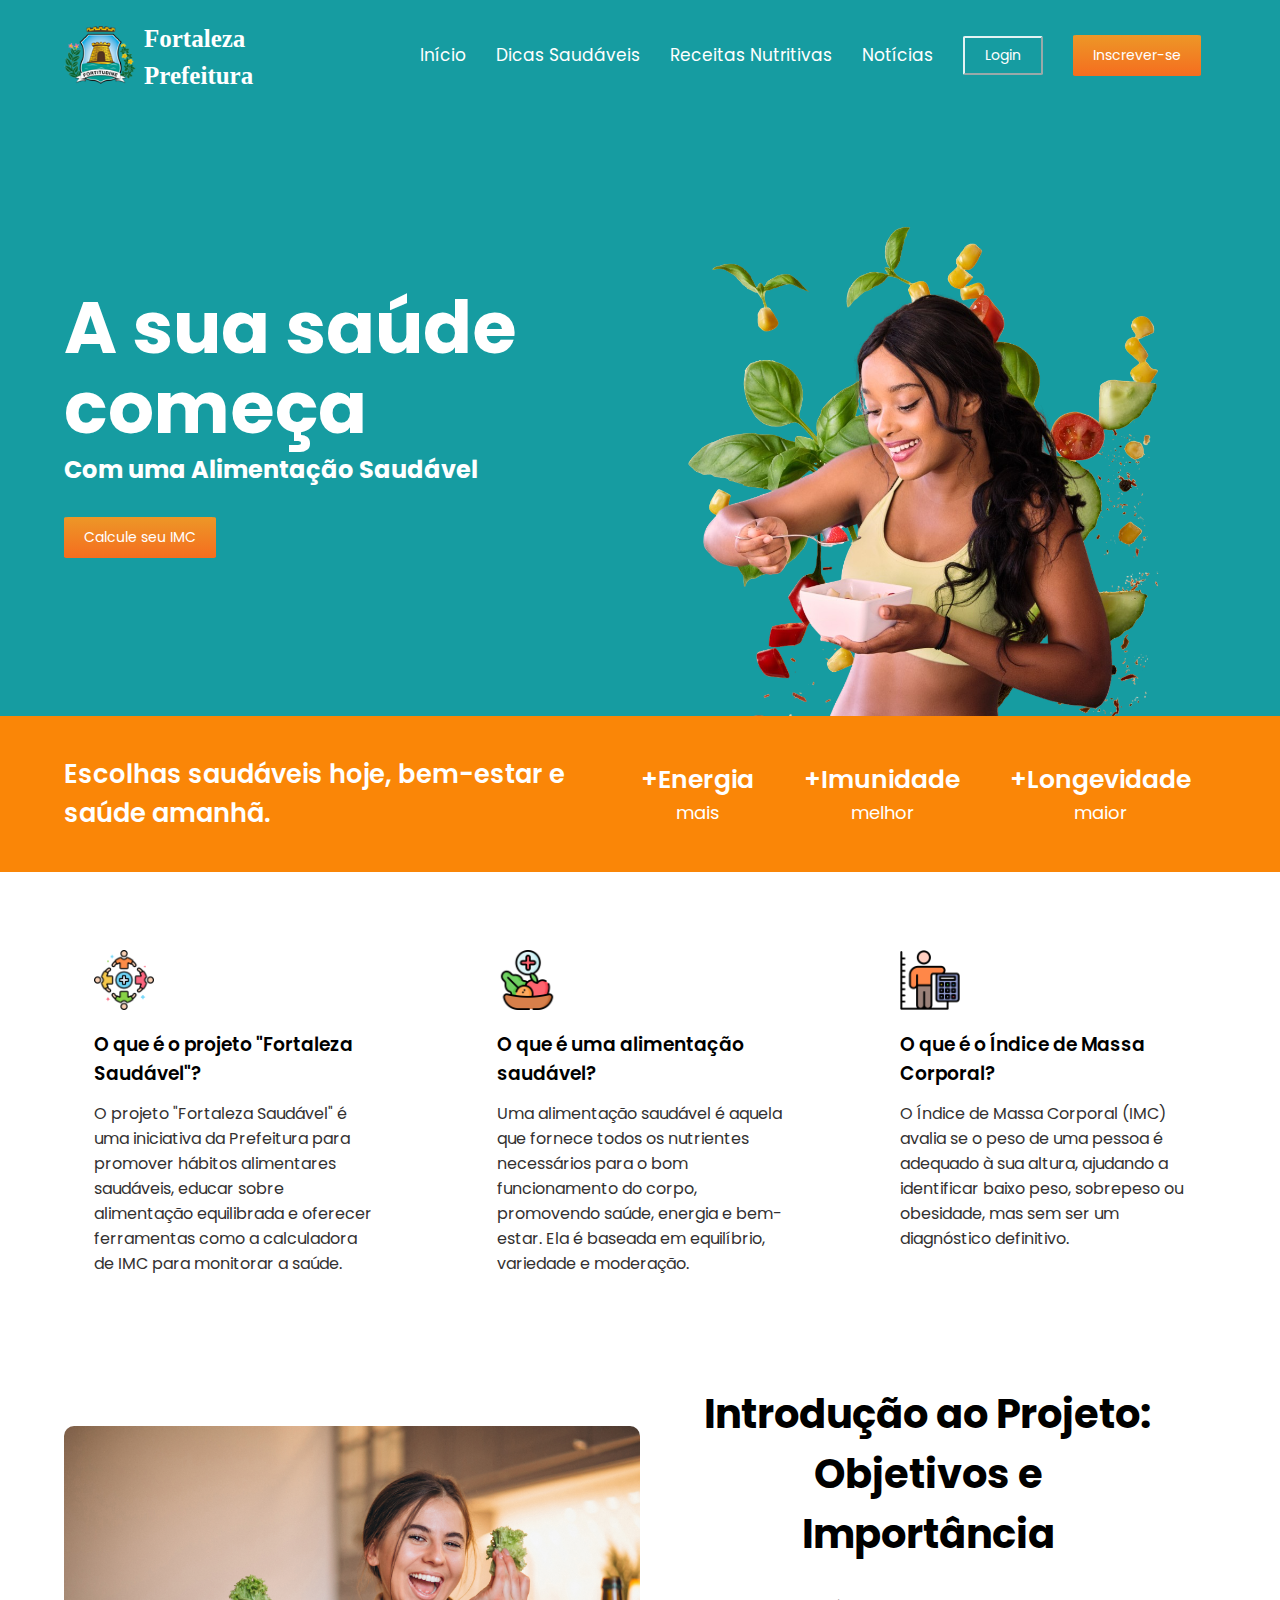
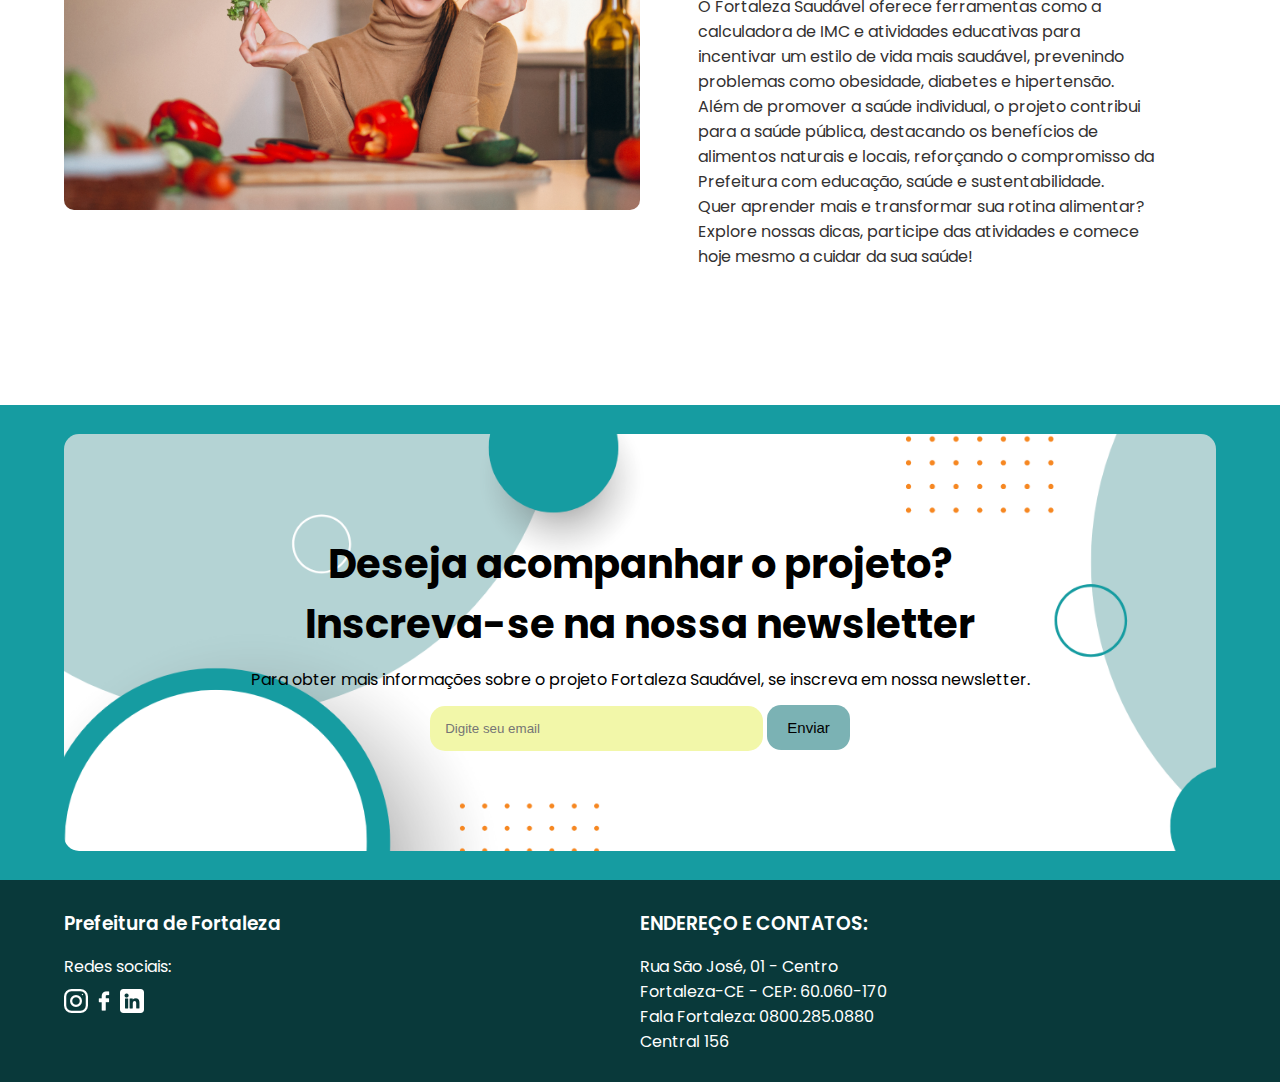
==== index.html @ 1b9665a3 "lançamento do projeto Fortaleza Saudável" ====
<!DOCTYPE html>
<html lang="pt-br">
<head>
    <meta charset="UTF-8">
    <meta name="viewport" content="width=device-width, initial-scale=1.0">
    <link rel="stylesheet" href="css/style.css">
    <title>Fortaleza Saudável</title>
</head>
<body>
    <!--Inicio background verde-->
    <div class="background-verde">
        <!--Inicio header-->
        <header>
        <!--Inicio container-->
            <div class="container">
                <nav>
                    <div class="logo-header">
                        <img class="logo-principal" src="img/logo-prefeitura-fortaleza.png">
                        <h1 class="text-logo"><a href="index.html">
                            Fortaleza <br> Prefeitura
                        </a></h1>
                    </div>
                    <ul class="ul-header">
                        <li><a href="index.html">Início</a></li>
                        <li><a href="dicas_saudáveis.html">Dicas Saudáveis</a></li>
                        <li><a href="receitas_nutritivas.html">Receitas Nutritivas</a></li>
                        <li><a href="sobre.html">Notícias</a></li>
                        <li><a href="Login.html"><button class="btn-cadastro">Login</button></a></li>
                        <li><a href="cadastro.html"><button class="btn-gradiente">Inscrever-se</button></a></li>
                        <!--<li><a href="">Ainda não está cadastrado?</a></li-->
                    </ul>
                    <div class="icone-menu">
                        <img src="img/icone-menu.png" alt="icone de menu">
                    </div>
                </nav>
            </div>
            <!--fim container-->
        </header>
        <!--fim header-->
        <!--Início da main-->
        <main>
            <!--Início container-->
            <div class="container">
                <!--Início main text-->
                <div class="main-text">
                <!--fim main text-->
                    <h1>A sua saúde começa</h1>
                    <h2>Com uma Alimentação Saudável</h2>
                    <div>
                        <button class="btn-gradiente"><a href="calculadora_IMC.html">Calcule seu IMC</a></button>
                    </div>
                </div>
                <!--fim main text-->
                <!--Início main img-->
                <div class="main-img">
                    <img src="img//capa-main.png" alt="verificação da saúde"> 
                </div>
                <!--fim main img-->
            </div>
            <!--fim container-->
        </main>
    </div>
    <!--fim background verde-->
    <!--Início de benefícios-->
    <section class="beneficios">
        <!--Inicio container-->
        <div class="container">
            <div class="beneficios-text">
                Escolhas saudáveis hoje, bem-estar e saúde amanhã.
            </div>
            <div class="beneficios-resumidos">
                <p>
                    <span>+Energia</span> <br>
                    mais
                </p>
                <p>
                    <span>+Imunidade</span> <br>
                    melhor
                </p>
                <p>
                    <span>+Longevidade</span> <br>
                    maior
                </p>
            </div>
        </div>
        <!--fim container-->
    </section>
    <!--Fim de benefícios-->
    <!--Inicio dúvidas-->
    <section class="duvidas">
        <div class="container">
            <div class="card">
                <img src="img/icone-projeto-saude.png" alt="Projeto saúde">
                <h3 class="titulo"> O que é o projeto "Fortaleza Saudável"?</h3>
                <p>
                    O projeto "Fortaleza Saudável" é uma iniciativa da Prefeitura para promover 
                    hábitos alimentares saudáveis, educar sobre alimentação equilibrada e oferecer 
                    ferramentas como a calculadora de IMC para monitorar a saúde.
                </p>
            </div>

            <div class="card">
                <img src="img/icone-alimentação-saudavel.png" alt="Alimentação saudável">
                <h3 class="titulo">O que é uma alimentação saudável?</h3>
                <p>
                    Uma alimentação saudável é aquela que fornece todos os nutrientes necessários 
                    para o bom funcionamento do corpo, promovendo saúde, energia e bem-estar. Ela é 
                    baseada em equilíbrio, variedade e moderação.
                </p>
            </div>

            <div class="card">
                <img src="img/icone-IMC.png" alt="Índice de Massa Corporal">
                <h3 class="titulo">O que é o Índice de Massa Corporal?</h3>
                <p>
                    O Índice de Massa Corporal (IMC) avalia se o peso de uma pessoa é adequado 
                    à sua altura, ajudando a identificar baixo peso, sobrepeso ou obesidade, mas 
                    sem ser um diagnóstico definitivo.
                </p>
            </div>
        </div>
    </section>
    <!--fim dúvidas-->
    <!--Início objetivos e importância-->
    <section class="importancia-objetivos">
        <div class="container">
            <div class="img-objetivos">
                <img src="img/img-objetivos.jpg" alt="Mulher com alimentação saudável">
            </div>
            <div class="text-objetivos">
                <h2 class="titulo-obj">Introdução ao Projeto: Objetivos e Importância</h2>
                <p class="p-objetivo">
                    O Fortaleza Saudável oferece ferramentas como a calculadora de IMC e atividades educativas
                    para incentivar um estilo de vida mais saudável, prevenindo problemas como obesidade, diabetes
                    e hipertensão. Além de promover a saúde individual, o projeto contribui para a saúde pública,
                    destacando os benefícios de alimentos naturais e locais, reforçando o compromisso da Prefeitura
                    com educação, saúde e sustentabilidade.
                    <br>
                    Quer aprender mais e transformar sua rotina alimentar? Explore nossas dicas, participe das atividades e comece hoje mesmo a cuidar da sua saúde!
                </p>
            </div>
        </div>
    </section>
    <section class="newsletter">
        <div class="container">
            <div class="box-newsletter">
                <h2>Deseja acompanhar o projeto? <br> Inscreva-se  na nossa newsletter</h2>
                <p>Para obter mais informações sobre o projeto Fortaleza Saudável, se inscreva em nossa newsletter.</p>
                <form>
                    <input type="email" placeholder="Digite seu email">
                    <button>Enviar</button>
                </form>
            </div>
        </div>
    </section>
    <!--fim de objetivos e importância-->
    <!--Inicio footer-->
    <footer>
        <div class="container">
            <ul>
                <h3>Prefeitura de Fortaleza</h3>
                <p>Redes sociais:</p>
                <div class="redes-sociais">
                    <a href="https://www.instagram.com/prefeituradefortaleza/"><img src="img/instagram.png"></a>
                    <a href="https://www.facebook.com/PrefeituradeFortaleza"><img src="img/facebook.png"></a>
                    <a href="https://www.linkedin.com/company/prefeitura-municipal-de-fortaleza/?originalSubdomain=br"></a><img src="img/linkedin.png"></a>
                </div>
            </ul>
            <ul>
                <h3>ENDEREÇO E CONTATOS:</h3>
                Rua São José, 01 - Centro<br>
                Fortaleza-CE - CEP: 60.060-170<br>
                Fala Fortaleza: 0800.285.0880<br>
                Central 156
            </ul>
        </div>
    </footer>
    <!--fim do footer-->
    <script src="js/main.js"></script>
</body>
</html>
---- css/style.css ----
@import url('https://fonts.googleapis.com/css2?family=Poppins:wght@200;300;400;500;600;700;800&display=swap');
*{
    margin: 0;
    padding: 0;
    box-sizing: border-box;
    text-decoration: none;
    list-style: none;
    color: white;

}

body{
    font-family: "Poppins", serif;
    
}

:root{
    --azul-aqua: #169ca1;
    --orange: #ff7c37;
    --degrade-btn: linear-gradient(#ed9727, #f56d1f);
    --color-p: #333131;
    --color-p-2: #868585;
}


.text-logo{
    font-family:Georgia, 'Times New Roman', Times, serif;
}

h1 .text-logo{
    font-size: 10px;
}

.background-verde{
    background-color: var(--azul-aqua);
}

/*Classe reutilizável*/
.container{
    max-width: 1440px;
    padding: 0 5%;
    margin: 0 auto;
}

section, footer{
    padding: 1.8rem 0;
}

.btn-gradiente{
    border: none;
    padding: 10px 20px;
    cursor: pointer;
    border-radius: 3%;
    text-align: center;
    background-image: var(--degrade-btn);
    font-family: "Poppins", serif;
    font-size: 14px;
    margin: 10px 0;
}

.btn-cadastro{
    border-color:rgba(255, 255, 255, 0.881) ;
    background-color: var(--azul-aqua);
    color: white;
    padding: 7px 20px;
    cursor: pointer;
    border-radius: 3%;
    font-family: "Poppins", serif;
    font-size: 14px;
}

/*Classes do site*/
nav{
    display: flex;
    justify-content: space-between;
    align-items: center;
    padding: 18px 0;
}

.logo-header{
    display:flex;
    justify-content: space-between;
    align-items: center;
 
}

.logo-header img{
    max-width: 80px;
    max-height: 80px;
    padding-right: 3%;
    
}

.text-logo a{
    font-size: 25px;
    font-weight: bold;

}

.ul-header{
    display: flex;
    align-items: center;
}

.ul-header li{
    margin:0 15px;
    font-size:17px;
}

/*Main*/
main .container{
    display: flex;
    align-items: center;
    justify-content: space-between;
    margin-top: 30px;

}

.main-text {
    width: 50%;
}

.main-text h1{
    font-size: 4.5rem;
    line-height: 1.1;
}

.main-text div{
    text-align: center;
    display: flex;
    margin-top: 20px
    
}

.main-text h2{
    margin-top: 5px;
}

.main-img{
    width: 50%;
    align-items: center;
    text-align: right;

}

.main-img img{
    max-width: 100%;
    height: auto;
    margin: 0 auto;
    display: block;
    padding: 0 auto;
}

/*Ícone de menu*/
.icone-menu{
    display: none;
    z-index:1;
}

/*Section*/
.beneficios{
    background-color: #FA8607;
}

.beneficios .container{
    display: flex;
    align-items: center;
    justify-content: space-between;
    padding: 10px 5%;
}

.beneficios-text{
    font-size: 1.6rem;
    font-weight: 550;
    width: 50%;
}

.beneficios-resumidos{
    display: flex;
    align-items: center;
    justify-content: center;
}

.beneficios-resumidos p{
    text-align: center;
    margin: 0 25px;
    font-size: 18px;
}

.beneficios-resumidos p span{
    font-size:25px;
    font-weight: 550;
}

/*Section duvidas*/
.duvidas .card{
    width: 30%;
    cursor: pointer;
    padding: 30px;
    border-radius: 30px;
    transition:0.3s;
}
.duvidas .card:hover{
    box-shadow: 0px 10px 67px 20px #e6e6fa85;
}
.card h3{
    color: black;
}
.card p{
    color: var(--color-p);
}
.duvidas .container{
    display: flex;
    justify-content: space-between;
    margin: 20px auto;
}
.card img{
    width: 60px;
}
.card .titulo{
    margin: 13px 0;
    font-weight: 550;
}
/*Section importância e objetivos*/
.importancia-objetivos .titulo-obj, .p-objetivo{
    color: black;
}
.importancia-objetivos .container{
    display: flex;
    align-items: center;
}
.img-objetivos{
    width:50%;
}
.img-objetivos img{
    width: 100%;
    border-radius: 10px;
}
.text-objetivos{
    width:50%;
    padding-left: 90px;
    padding: 0 5%;
}
.importancia-objetivos .text-objetivos h2{
    font-size: 2.5em;
}
.importancia-objetivos .text-objetivos p{
    margin: 20px 0;
    color: var(--color-p);
}
/*Section newsletter*/
.newsletter{
    background-color: var(--azul-aqua);
    margin-top: 50px;
}
.box-newsletter{
    text-align: center;
    background-image: url(../img/newsletter.png);
    padding: 100px;
    background-size: cover;
    background-position: center;
    border-radius: 15px;
}
.newsletter .container .box-newsletter h2,
.newsletter .container .box-newsletter p,
.newsletter .container .box-newsletter button{
    color: black;
    text-align: center;
}
.newsletter .container .box-newsletter h2{
    font-size: 2.5rem;
}
.newsletter .box-newsletter p{
    margin: 13px 0;
}
.newsletter .box-newsletter input{
    width: 35%;
    padding: 15px;
    border-radius: 15px;
    border: none;
    outline: none;
    color: #00000098;
    background-color: #f2f7a9;

}
.newsletter .box-newsletter button{
    font-size: 15px;
    border: none;
    outline: none;
    padding: 14px 20px;
    border-radius: 14px;
    cursor: pointer;
    color: white;
    background-color:#7bb2b4
}
/*Inicio do estilo dicas_saudáveis*/
.dicas .card img{
    margin-top: 20px;
}
.dicas h2{
    color:black;
    text-align: center;
    font-size: 2rem;
}
/*Início de Receitas Nutritivas*/
.importancia-objetivos h2{
    color: black;
    font-size: 2rem;
    text-align:center;
    margin-bottom: 30px;
}
.titulo-receita{
    color:black;
}
.img-objetivos{
    margin-bottom: 30px;
}
.importancia-objetivos .p{
    color: black;
    align-items: center;
    margin-bottom: 2%;
}
.importancia-objetivos {
    height: 600px;
}
/*Início de estilo calculadora*/
.calculadora{
    margin: 50px auto; 
    display: flex;
    flex-direction: column;
    background-color: var(--azul-aqua); 
    width: 500px; 
    padding: 20px; 
    text-align: center; 
    align-items: center; 
    border-radius: 15px; 
    box-shadow: 0px 4px 10px rgba(0, 0, 0, 0.1); 
}
.calculadora input {
    width: 80%; 
    padding: 10px; 
    margin-bottom: 20px; 
    border: 1px solid #ccc; 
    border-radius: 5px; 
    font-size: 1rem; 
    outline: none; 
    -moz-appearance: textfield;
    -webkit-appearance: none;
    appearance: none;
    color: black;
}
.calculadora input:focus {
    border-color: var(--orange); 
    box-shadow: 0px 0px 5px rgba(255, 124, 55, 0.5); 
}
.calculadora h2 {
    color: white; 
    margin-bottom: 20px; 
    font-size: 1.5rem; 
}
.btn-imc{
    border: none;
    padding: 10px 20px;
    cursor: pointer;
    border-radius: 3%;
    text-align: center;
    background-image: var(--degrade-btn);
    font-family: "Poppins", serif;
    font-size: 14px;
    margin: 10px 0;
}
.resultado {
    margin-top: 20px;
    font-size: 1.2rem;
    color: black;
    text-align: center;
}
.resultado img{
    align-items: center;
    margin: 10px auto;
    justify-content: center;
    padding-bottom: 20px;
}
#imagem-resultado {
    border-radius: 10px;
}

#mensagem-resultado{
    color: black;
    width: 100%;
    padding: 0 30%;
    padding-bottom: 20px;
}
.resultado p{
    text-align: center;
}
/*Inicio de login e cadastro*/
.page {
    display: flex;
    flex-direction: column;
    align-items: center;
    align-content: center;
    justify-content: center;
    width: 100%;
    height: 100vh;
    background-color: var(--azul-aqua);
}
.page .formLogin .h1-login{
    color: black;
}

.formLogin {
    display: flex;
    flex-direction: column;
    background-color: #fff;
    border-radius: 7px;
    padding: 20px;
    box-shadow: 10px 10px 40px rgba(0, 0, 0, 0.4);
}

.areaLogin img {
    width: 400px;
}

.formLogin h1 {
    padding: 0;
    margin: 0;
    font-weight: 600;
    font-size: 2.5em;
}

.formLogin p {
    display: inline-block;
    font-size: 14px;
    color: #666;
}

.formLogin input {
    padding: 4px;
    font-size: 14px;
    border: 1px solid #ccc;
    margin-bottom: 20px;
    margin-top: 2px;
    border-radius: 4px;
    transition: all linear 160ms;
    outline: none;
}


.formLogin input:focus {
    border: 1px solid #e6e6fa85;
}

.formLogin label {
    font-size: 14px;
    font-weight: 600;
}

.formLogin a {
    display: inline-block;
    margin-bottom: 10px;
    font-size: 13px;
    color: #555;
    transition: all linear 160ms;
}

.formLogin a:hover {
    color: #e6e6fa85;
}

.btn {
    background-image: var(--degrade-btn);
    color: #fff;
    font-size: 14px;
    font-weight: 600;
    border: none !important;
    transition: all linear 160ms;
    cursor: pointer;
    margin: 0 !important;

}

.btn:hover {
    transform: scale(1.05);
    background-color: #e6e6fa85;

}
/*Inicio do footer*/
footer{
    background-color:#09393a
}
footer .container{
    display: flex;
}
footer .container ul{
    width: 50%;
}
footer .container h3{
    margin-bottom: 16px;
    font-weight: 600;
}
.redes-sociais{
    padding: 10px 0 30px;
}
/*responsividade*/
@media (max-width: 960px){
    .icone-menu{
        display: block;
    }
    .ul-header{
        position:fixed;
        width: 100%;
        height: 100%;
        top: 0;
        left: 100%;
        transition: 0.3s;
        flex-direction: column;
        text-align: center;
        justify-content: center;
      
    }
    .ul-header li{
        font-size: 20px;
        margin: 18px 0;
    }
    .ul-header.ativo{
        left: 0;
        background-color: var(--azul-aqua);
        
    }
    main .container{
        flex-direction: column;
    }
    .main-text, .main-img{
        width: 100%;
        text-align: center;
    }
    .main-text h1{
        font-size: 4.5rem;
    }
    .main-img img{
        margin:0;
        padding:0;
    }
    main .container .main-text div{
        justify-content: center;
        align-items: center;
    }
    .beneficios .container{
        flex-direction: column;
    }
    .beneficios-text,
    .beneficios-resumidos{
        width: 100%;
        text-align: center;
    }
    .beneficios-resumidos{
        margin-top: 30px;
    }
    .duvidas .container{
        flex-direction: column;
    }
    .duvidas .card{
        width:100%;
    }
    .importancia-objetivos .container{
        flex-direction: column-reverse;
    }
    .importancia-objetivos .container .img-objetivos{
        width:100%;
    }
    .importancia-objetivos .container .text-objetivos{
        width:100%;
    }
    
    .dicas .card{
        width:100%;
    }

    .img-objetivos img{
        width: 100%;
    }
    .newsletter{
    
        display: none;
    }
    .calculadora {
        margin: 10% 0;
        width: 100%;
        text-align: center;
        justify-content: center;
        display: flex;
        align-items: center; 
    }

@media(max-width: 700px){
    .beneficios-resumidos{
        flex-direction: column;
        
    }
    .beneficios-resumidos p{
        padding-bottom: 15px;
    }
}
}
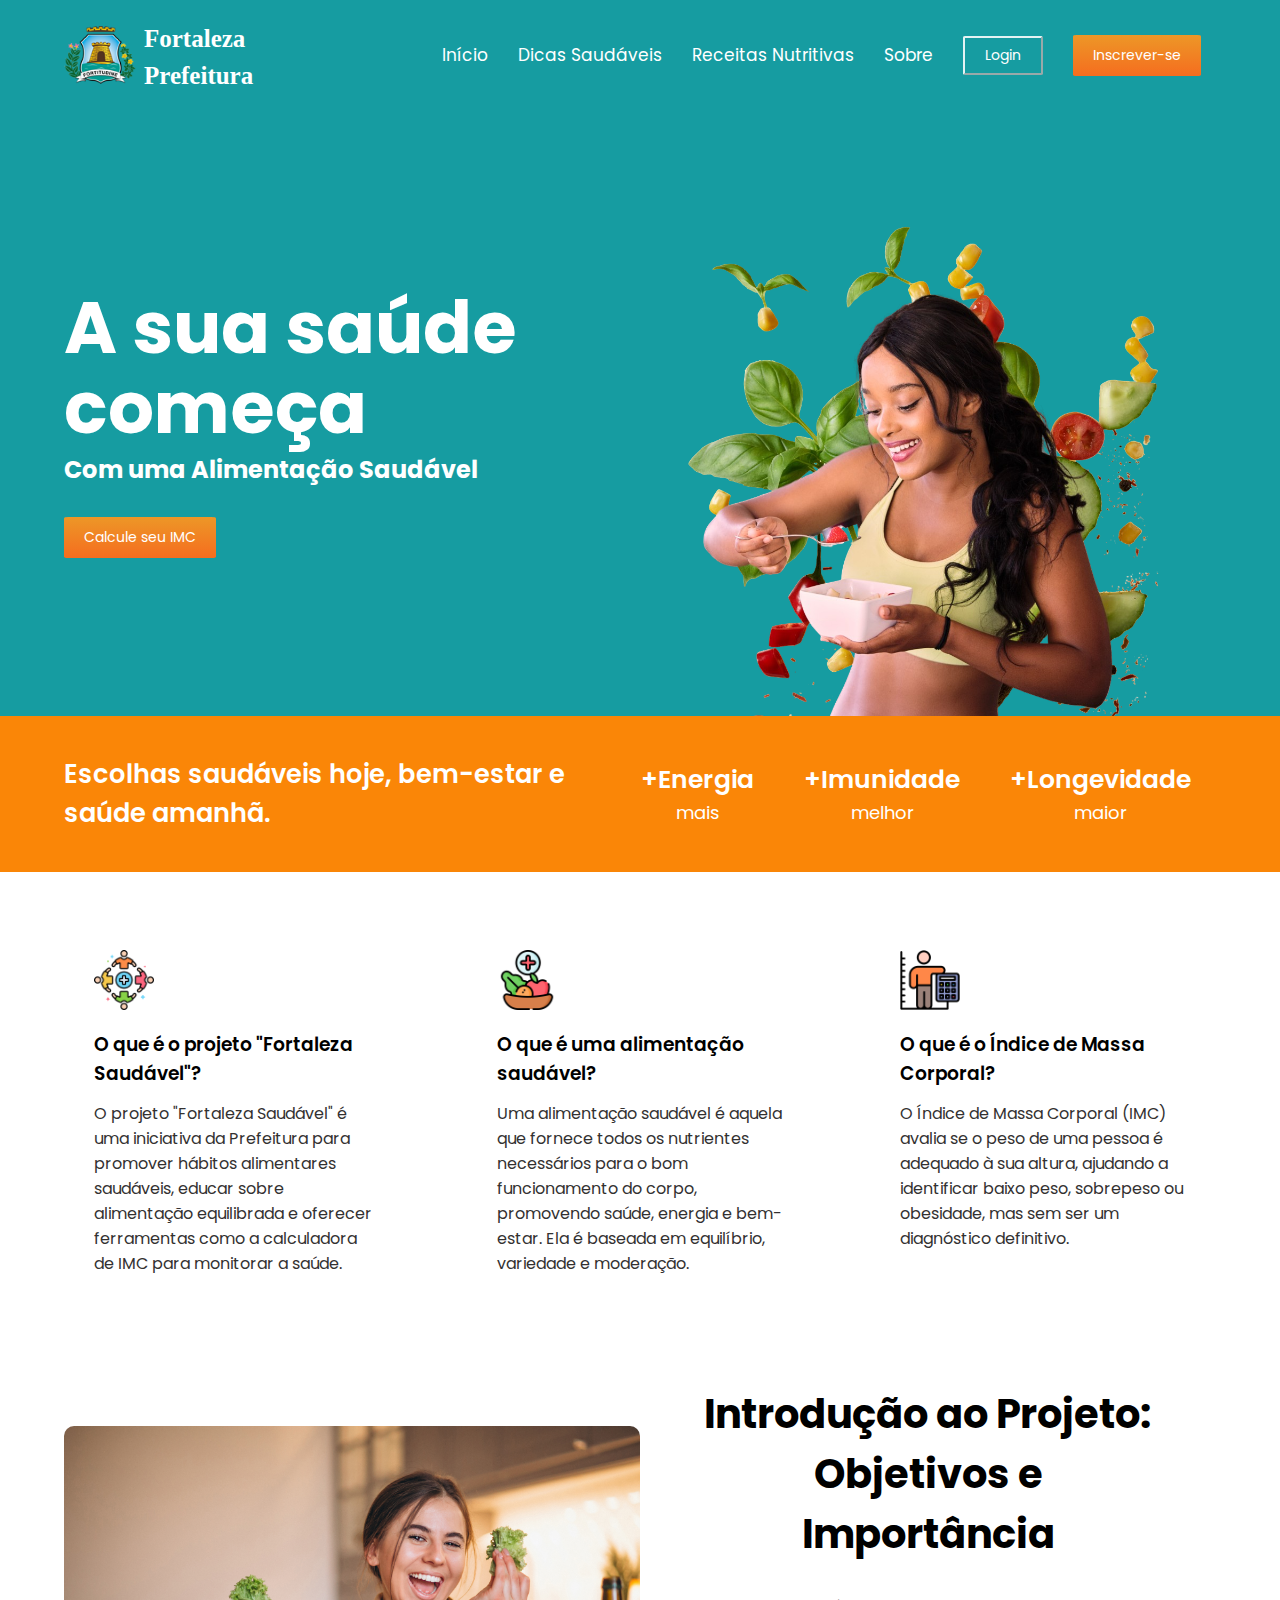
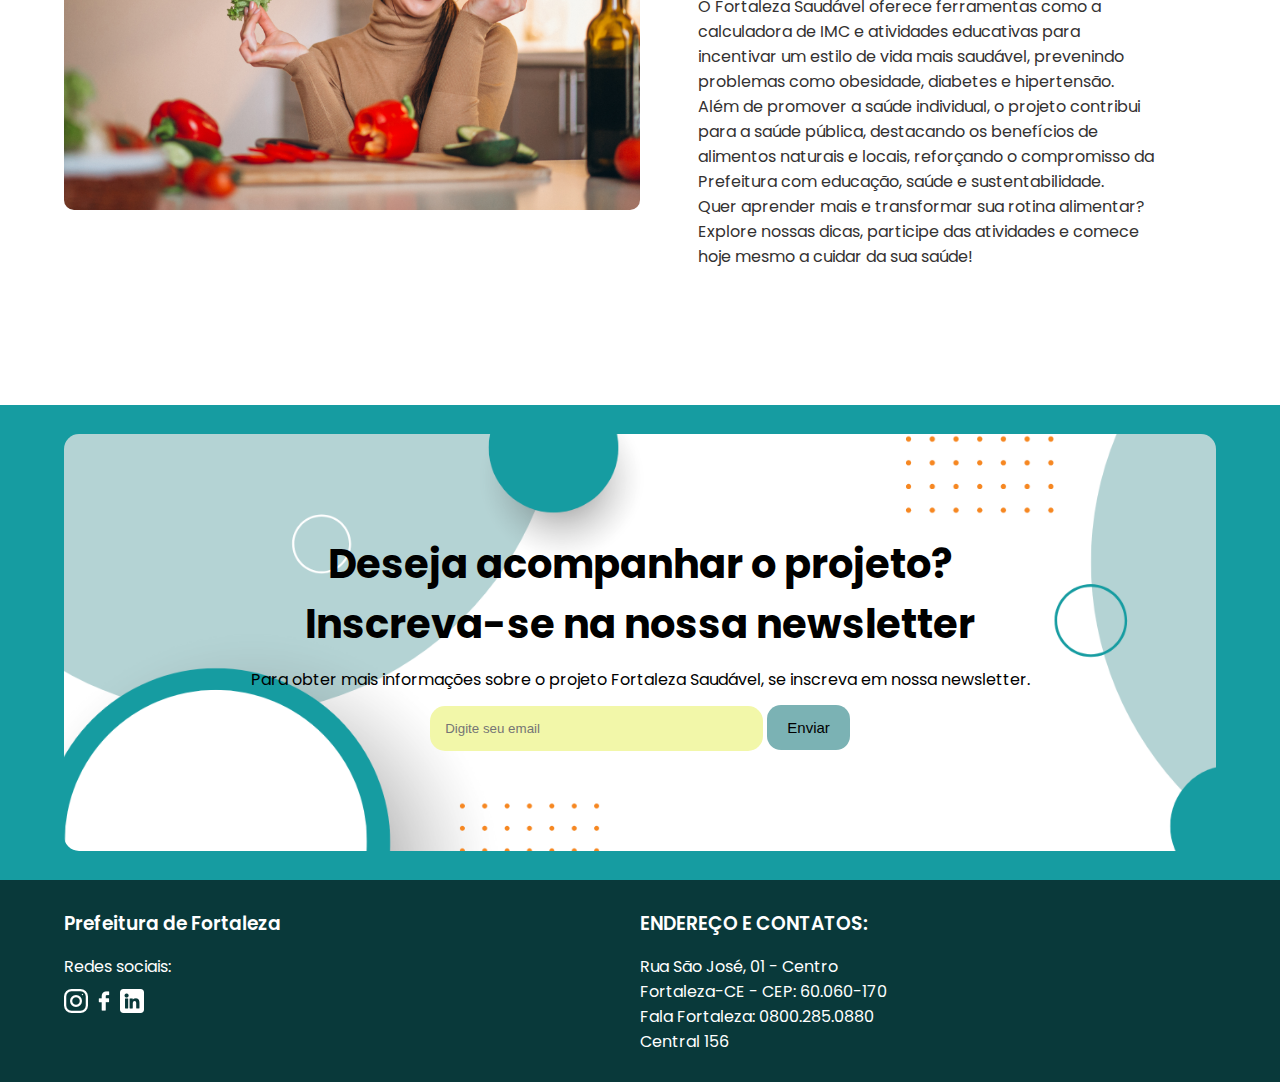
==== commit 14e3e55b: "atualizações nome no nav" ====
--- a/index.html
+++ b/index.html
@@ -24,7 +24,7 @@
                         <li><a href="index.html">Início</a></li>
                         <li><a href="dicas_saudáveis.html">Dicas Saudáveis</a></li>
                         <li><a href="receitas_nutritivas.html">Receitas Nutritivas</a></li>
-                        <li><a href="sobre.html">Notícias</a></li>
+                        <li><a href="sobre.html">Sobre</a></li>
                         <li><a href="Login.html"><button class="btn-cadastro">Login</button></a></li>
                         <li><a href="cadastro.html"><button class="btn-gradiente">Inscrever-se</button></a></li>
                         <!--<li><a href="">Ainda não está cadastrado?</a></li-->
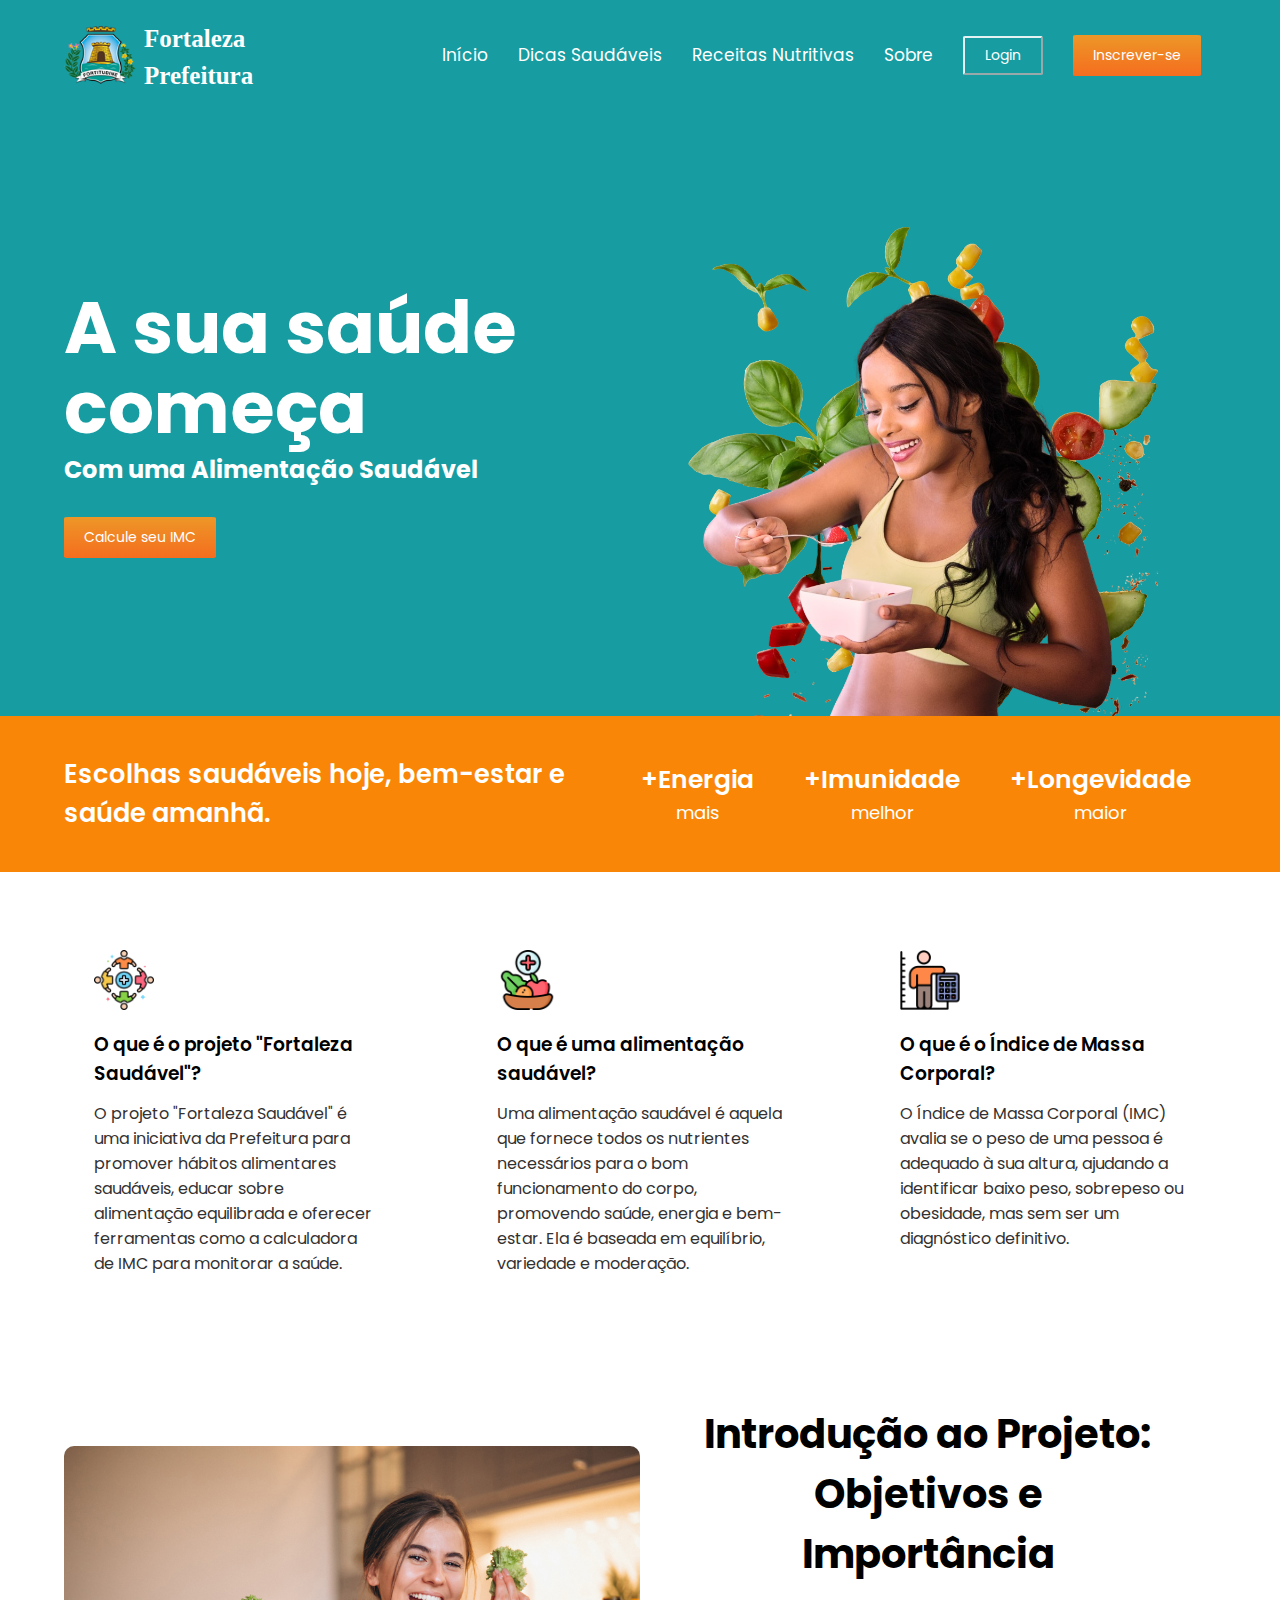
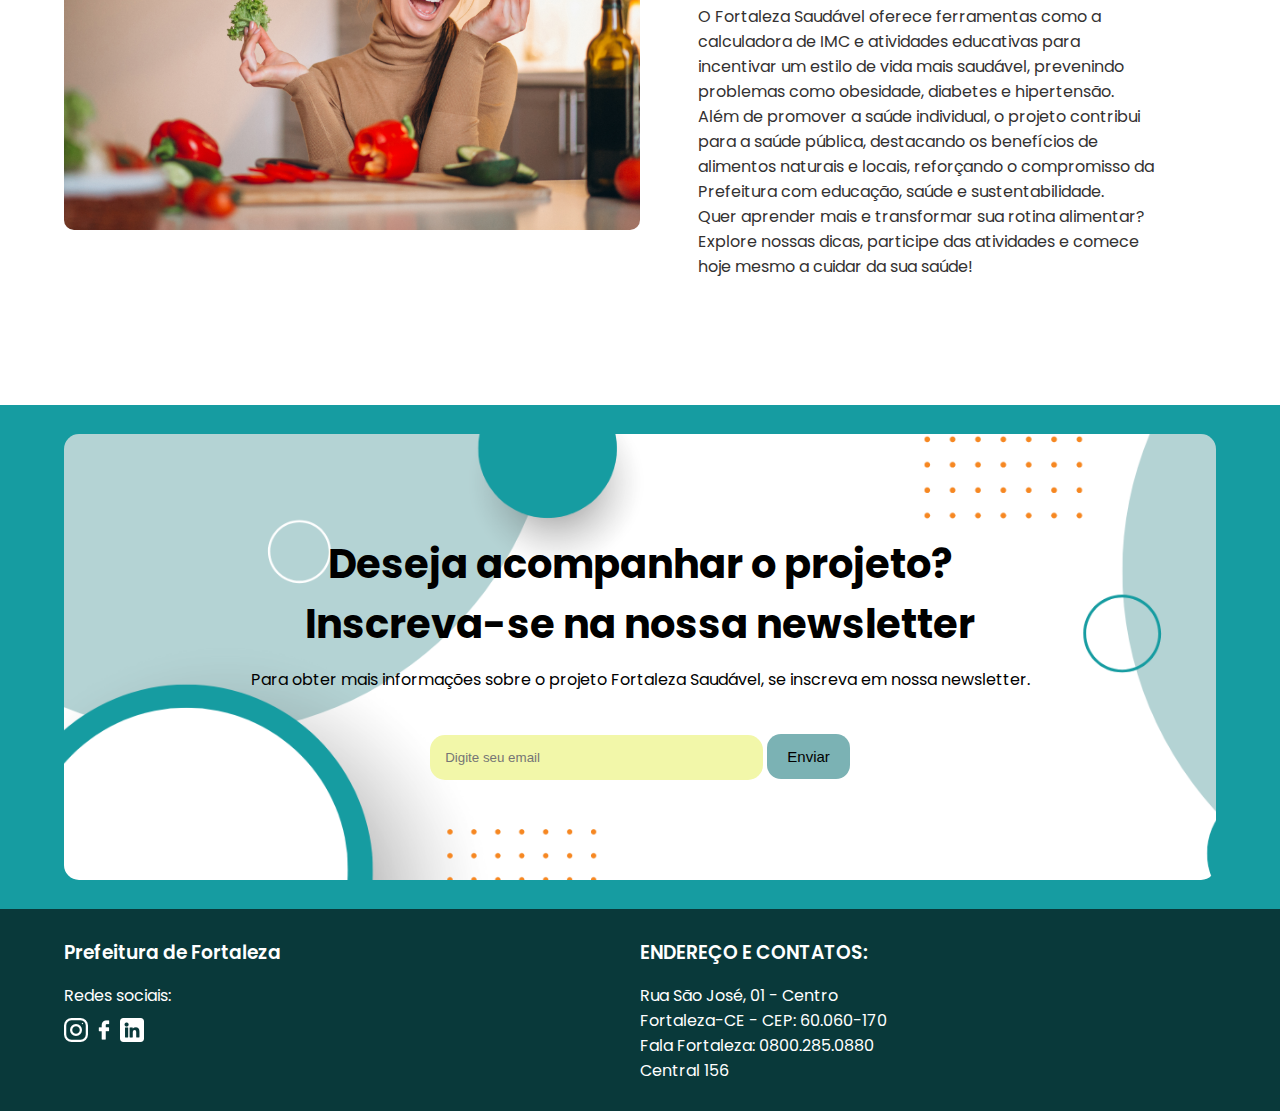
==== commit f2d2ccd3: "atualizações no css" ====
--- a/index.html
+++ b/index.html
@@ -124,7 +124,7 @@
     <!--Início objetivos e importância-->
     <section class="importancia-objetivos">
         <div class="container">
-            <div class="img-objetivos">
+            <div class="image-objetivos">
                 <img src="img/img-objetivos.jpg" alt="Mulher com alimentação saudável">
             </div>
             <div class="text-objetivos">
--- a/css/style.css
+++ b/css/style.css
@@ -229,10 +229,10 @@
     display: flex;
     align-items: center;
 }
-.img-objetivos{
+.img-objetivos, .image-objetivos{
     width:50%;
 }
-.img-objetivos img{
+.img-objetivos img, .image-objetivos img{
     width: 100%;
     border-radius: 10px;
 }
@@ -249,7 +249,7 @@
     color: var(--color-p);
 }
 /*Section newsletter*/
-.newsletter{
+.newsletter, .newsletter-sobre{
     background-color: var(--azul-aqua);
     margin-top: 50px;
 }
@@ -263,19 +263,26 @@
 }
 .newsletter .container .box-newsletter h2,
 .newsletter .container .box-newsletter p,
-.newsletter .container .box-newsletter button{
-    color: black;
-    text-align: center;
-}
-.newsletter .container .box-newsletter h2{
+.newsletter .container .box-newsletter button,
+.newsletter-sobre .container .box-newsletter h2,
+.newsletter-sobre .container .box-newsletter p,
+.newsletter-sobre .container .box-newsletter button{
+    color: black;
+    text-align: center;
+}
+.newsletter .container .box-newsletter h2,
+.newsletter-sobre .container .box-newsletter h2{
     font-size: 2.5rem;
 }
+.newsletter .box-newsletter p,
 .newsletter .box-newsletter p{
     margin: 13px 0;
 }
-.newsletter .box-newsletter input{
+.newsletter .box-newsletter input,
+.newsletter-sobre .box-newsletter input{
     width: 35%;
     padding: 15px;
+    margin-top: 30px;
     border-radius: 15px;
     border: none;
     outline: none;
@@ -283,7 +290,8 @@
     background-color: #f2f7a9;
 
 }
-.newsletter .box-newsletter button{
+.newsletter .box-newsletter button,
+.newsletter-sobre .box-newsletter button{
     font-size: 15px;
     border: none;
     outline: none;
@@ -301,13 +309,14 @@
     color:black;
     text-align: center;
     font-size: 2rem;
+    margin: 20px 0;
 }
 /*Início de Receitas Nutritivas*/
 .importancia-objetivos h2{
     color: black;
     font-size: 2rem;
     text-align:center;
-    margin-bottom: 30px;
+    margin: 20px 0;
 }
 .titulo-receita{
     color:black;
@@ -504,6 +513,18 @@
 }
 /*responsividade*/
 @media (max-width: 960px){
+    h2{
+        font-size: 1.5rem;
+    }
+    .duvidas{
+        margin-top: 0px;
+    }
+    .duvidas .card{
+        padding: 10px;
+    }
+    .importancia-objetivos h2{
+        margin-bottom: 0;
+    }
     .icone-menu{
         display: block;
     }
@@ -568,7 +589,9 @@
     }
     .importancia-objetivos .container .img-objetivos{
         width:100%;
-    }
+       
+    }
+    
     .importancia-objetivos .container .text-objetivos{
         width:100%;
     }
@@ -577,12 +600,46 @@
         width:100%;
     }
 
-    .img-objetivos img{
+    .image-objetivos{
+        display: none;
+    }
+    .newsletter{
+        margin-top: 50%;
         width: 100%;
-    }
-    .newsletter{
-    
-        display: none;
+        text-align: center;
+    }
+    .newsletter-sobre{
+        margin-top: 0;
+        width: 100%;
+        text-align: center;
+    }
+    .newsletter .container .box-newsletter,
+    .newsletter-sobre .container .box-newsletter{
+        width: 100%;
+    }
+    .newsletter .container .box-newsletter h2,
+    .newsletter-sobre .container .box-newsletter h2{
+        font-size: 1rem;
+        text-align: justify;
+        margin-top: 14%;
+    }
+    .newsletter .container .box-newsletter p,
+    .newsletter-sobre .container .box-newsletter p{
+        font-size: 11px;
+        text-align: justify;
+    }
+    .newsletter .box-newsletter input,
+    .newsletter-sobre .box-newsletter input{
+        width: 90%;
+        margin: 10%;
+    }
+    .newsletter .box-newsletter button,
+    .newsletter-sobre .box-newsletter button{
+        margin-top: 10px;
+    }
+    .newsletter .box-newsletter,
+    .newsletter .box-newsletter{
+        padding: 40px;
     }
     .calculadora {
         margin: 10% 0;
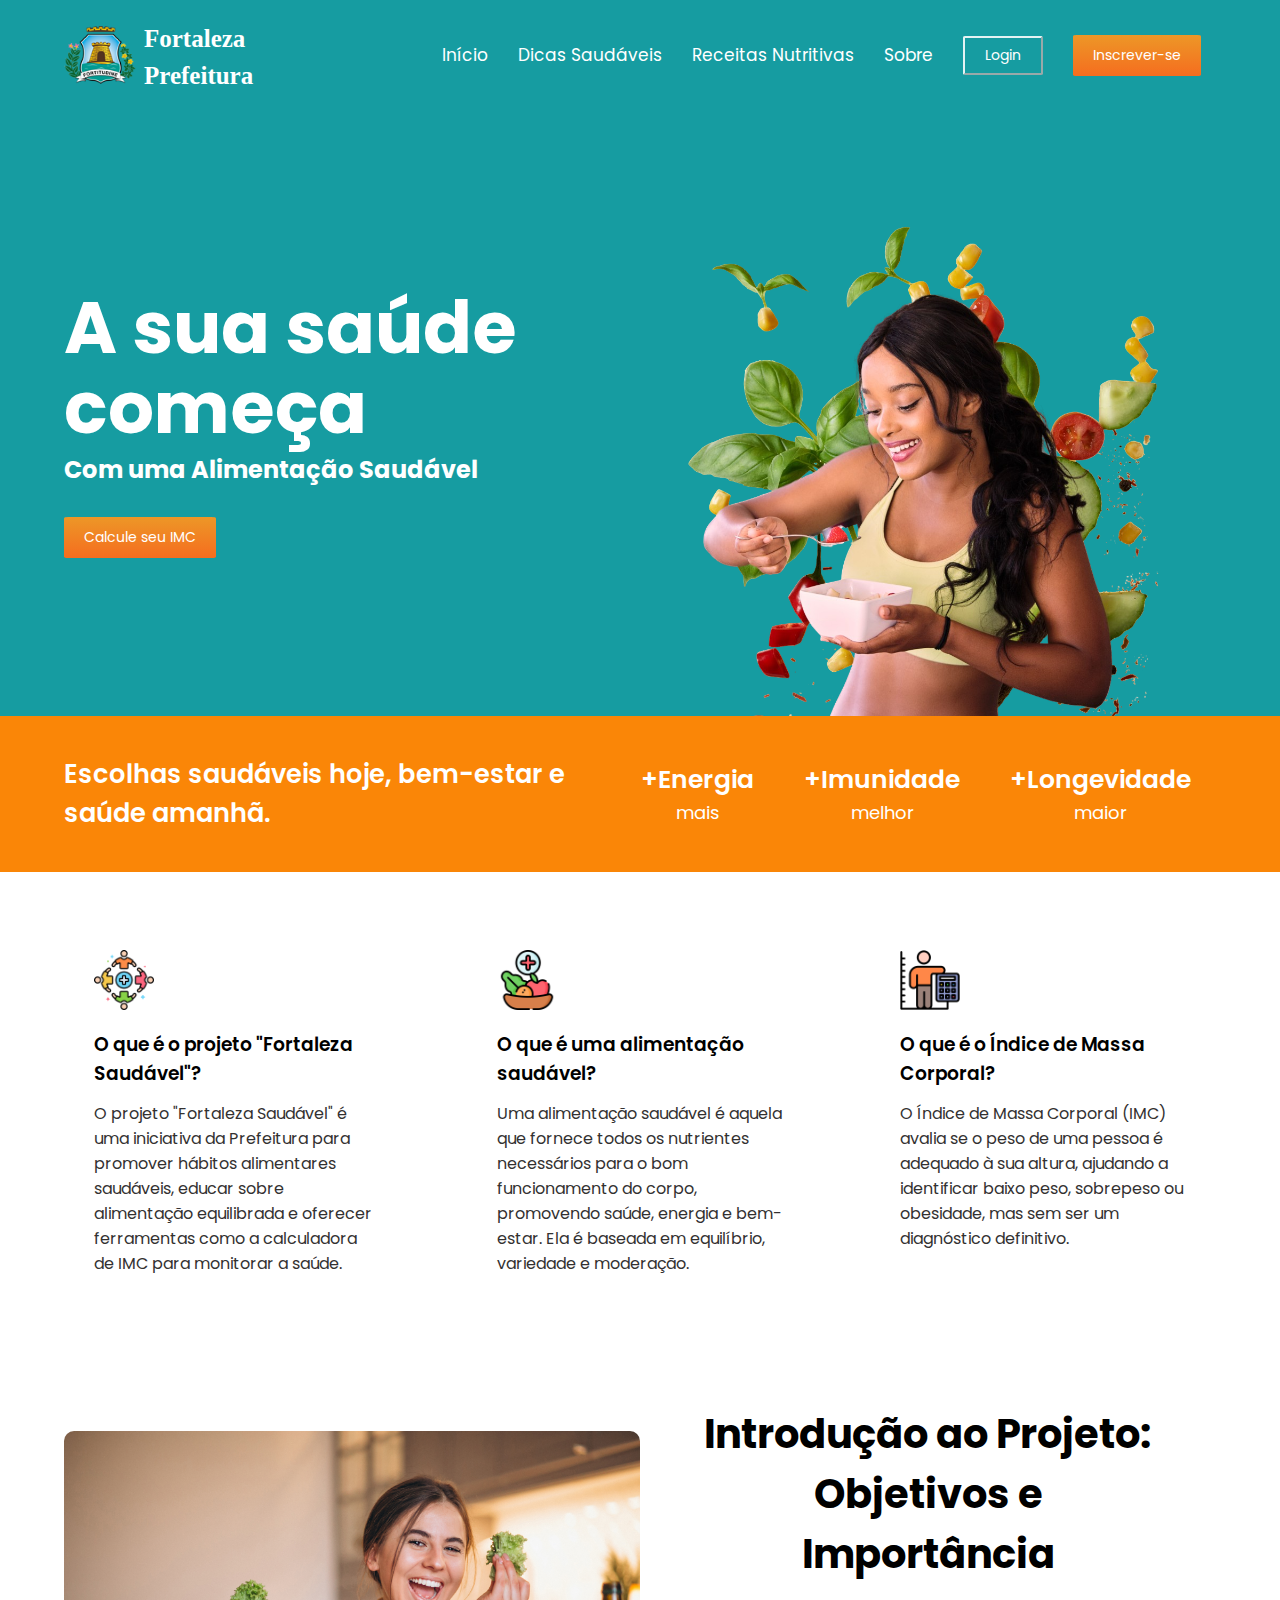
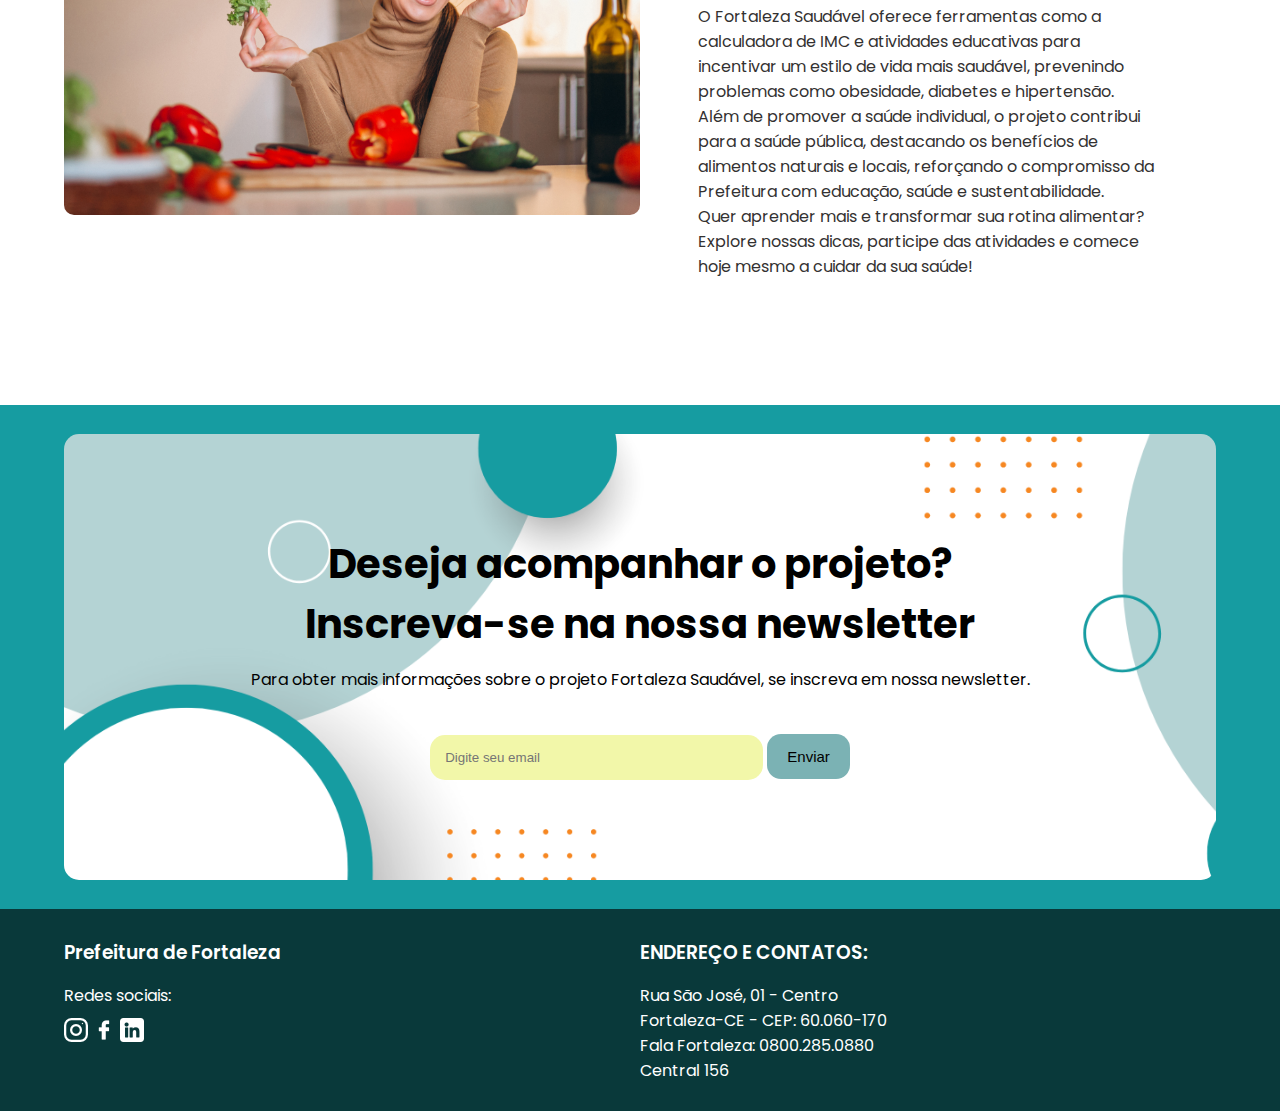
==== commit b6b0aa8c: "salvando alterações locais antes de mudar para a branch" ====
--- a/index.html
+++ b/index.html
@@ -124,7 +124,7 @@
     <!--Início objetivos e importância-->
     <section class="importancia-objetivos">
         <div class="container">
-            <div class="image-objetivos">
+            <div class="img-objetivos">
                 <img src="img/img-objetivos.jpg" alt="Mulher com alimentação saudável">
             </div>
             <div class="text-objetivos">
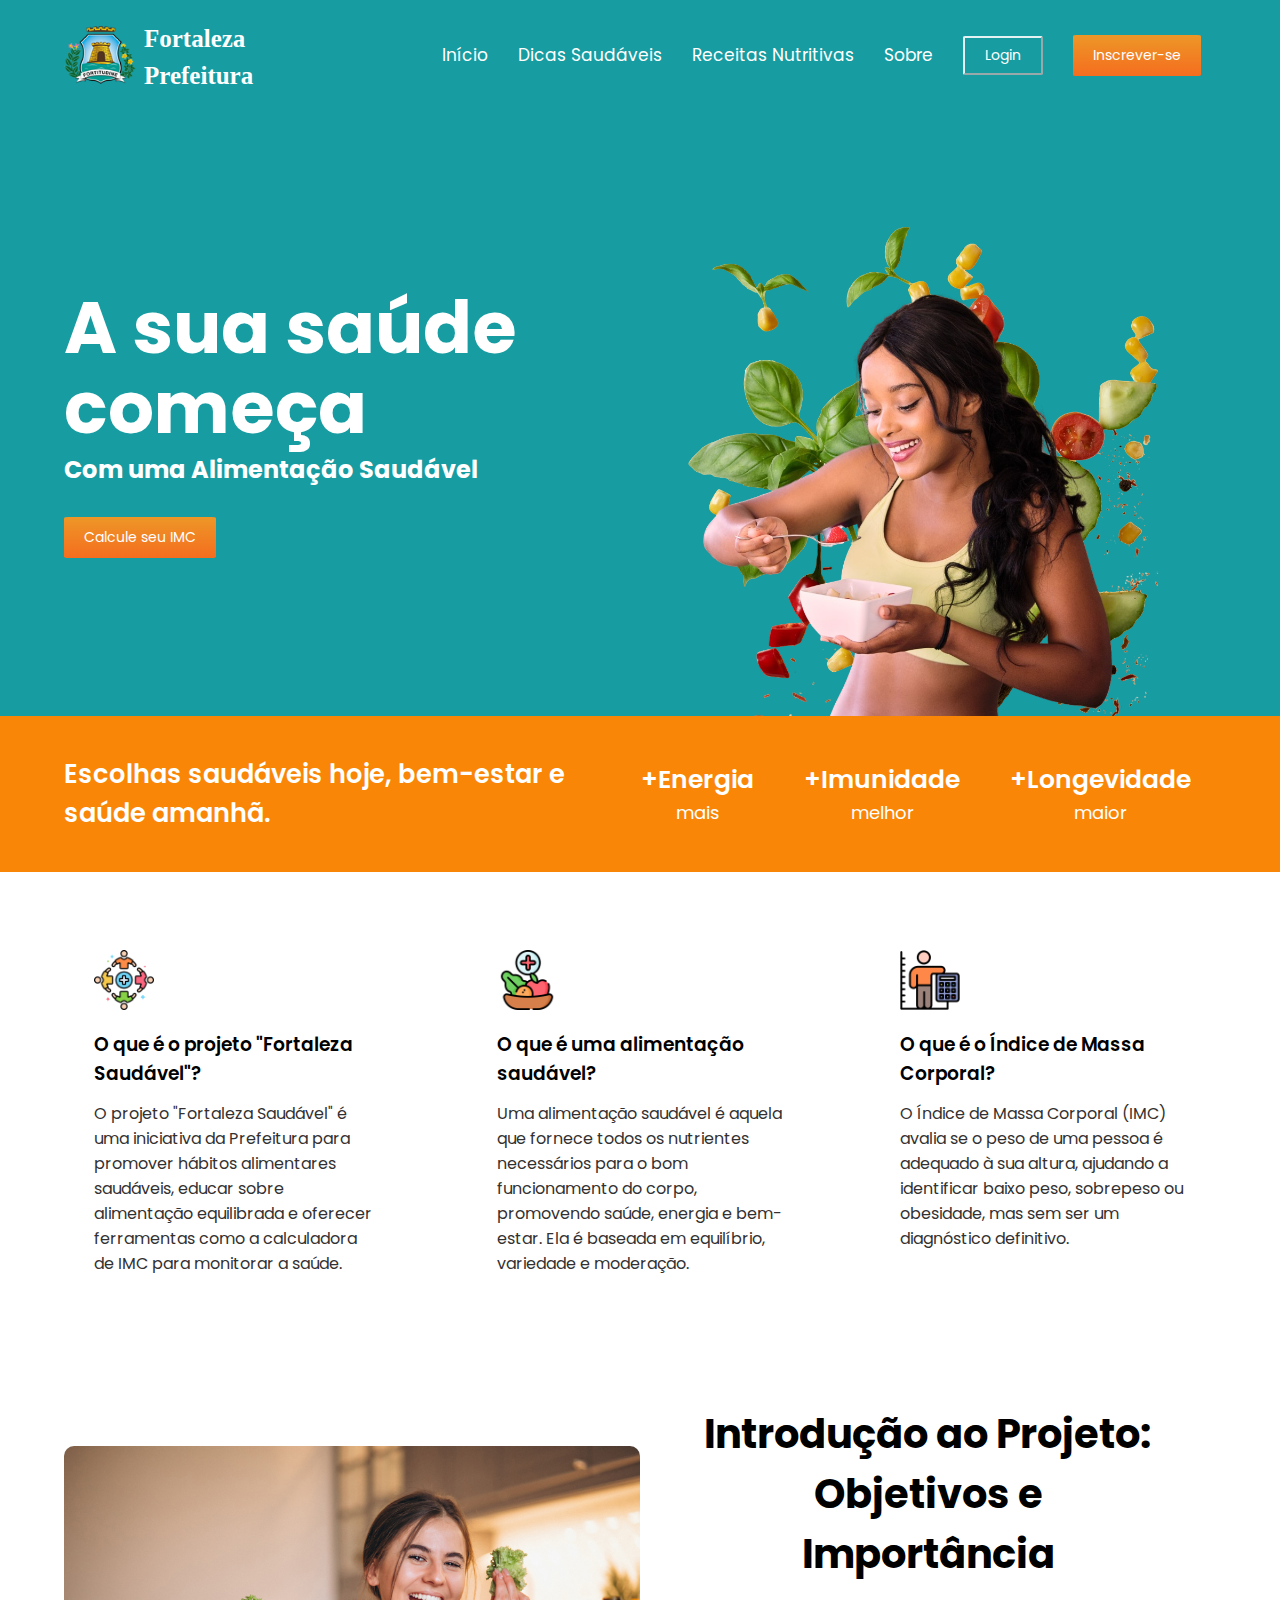
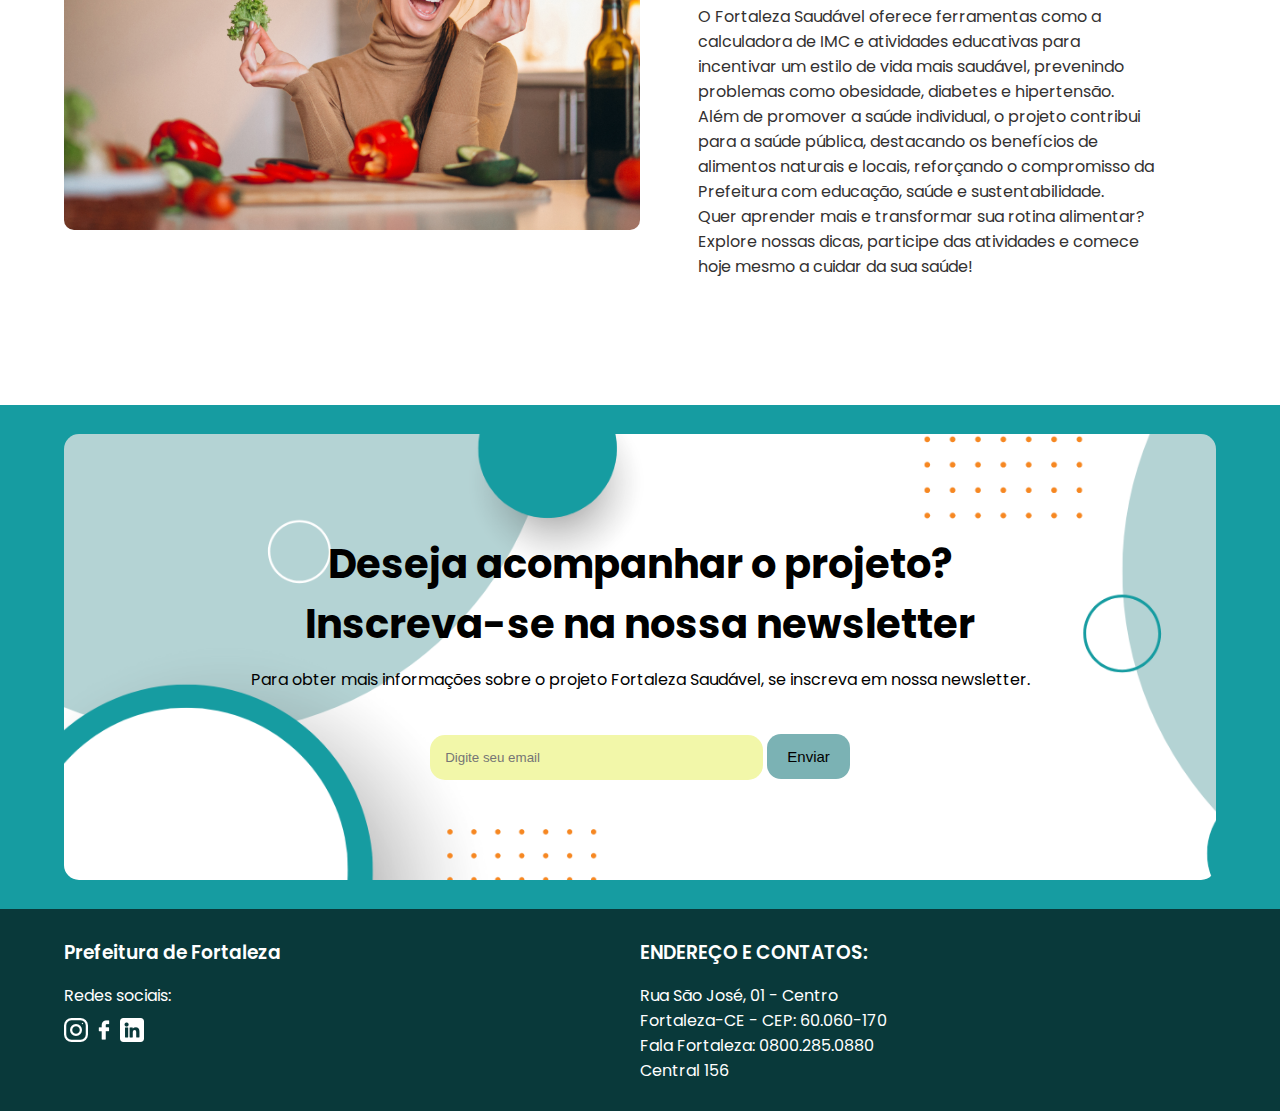
==== commit 1db015e6: "Merge branch 'edicoes_layssa21'" ====
--- a/index.html
+++ b/index.html
@@ -124,7 +124,7 @@
     <!--Início objetivos e importância-->
     <section class="importancia-objetivos">
         <div class="container">
-            <div class="img-objetivos">
+            <div class="image-objetivos">
                 <img src="img/img-objetivos.jpg" alt="Mulher com alimentação saudável">
             </div>
             <div class="text-objetivos">
